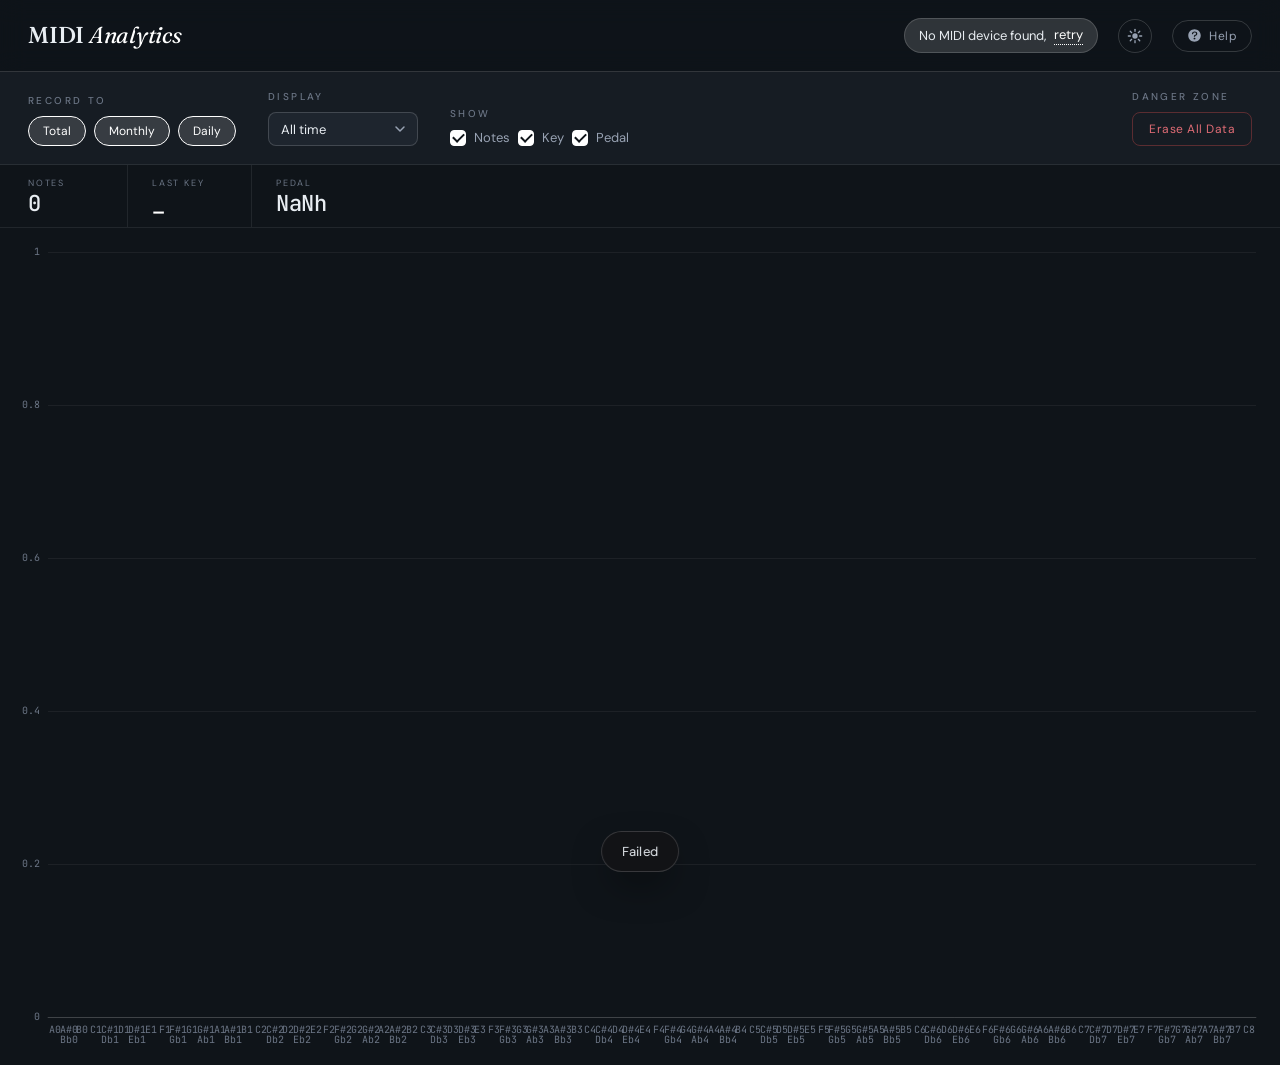
==== index.html @ c1d9b4f3 "Improve UI" ====
<!DOCTYPE html>
<html lang="en">

<head>

    <meta charset="UTF-8">
    <meta name="viewport" content="width=device-width, initial-scale=1.0">

    <script>document.documentElement.dataset.theme = localStorage.getItem("theme") || "dark"</script>

    <link rel="stylesheet" type="text/css" href="style.css">

    <title>MIDI Analytics</title>

</head>

<body>

    <header class="topbar">

        <div class="brand">

            <div class="brand__text">
                <h1>MIDI <em>Analytics</em></h1>
            </div>

        </div>

        <div class="status">

            <div id="good">
                <svg height="30px" width="30px" viewBox="0 0 32 32" version="1.1" xmlns="http://www.w3.org/2000/svg">
                    <path d="M21.82 13.030l-1.002-1.002c-0.185-0.185-0.484-0.185-0.668 0l-6.014 6.013-2.859-2.882c-0.186-0.185-0.484-0.185-0.67 0l-1.002 1.003c-0.185 0.185-0.185 0.484 0 0.668l4.193 4.223c0.185 0.184 0.484 0.184 0.668 0l7.354-7.354c0.186-0.185 0.186-0.484 0-0.669zM16 3c-7.18 0-13 5.82-13 13s5.82 13 13 13 13-5.82 13-13-5.82-13-13-13zM16 26c-5.522 0-10-4.478-10-10 0-5.523 4.478-10 10-10 5.523 0 10 4.477 10 10 0 5.522-4.477 10-10 10z"></path>
                </svg>
                <p>"PIANO" Connected</p>
            </div>

            <div id="bad">
                <p>No MIDI device found,</p>
                <a href="">retry</a>
            </div>

        </div>

        <button class="icon-btn" id="theme-toggle" type="button" aria-label="Toggle theme">
            <svg class="icon-sun" viewBox="0 0 24 24" xmlns="http://www.w3.org/2000/svg">
                <circle cx="12" cy="12" r="4" fill="currentColor"/>
                <g stroke="currentColor" stroke-width="2" stroke-linecap="round">
                    <line x1="12" y1="2" x2="12" y2="5"/>
                    <line x1="12" y1="19" x2="12" y2="22"/>
                    <line x1="2" y1="12" x2="5" y2="12"/>
                    <line x1="19" y1="12" x2="22" y2="12"/>
                    <line x1="4.9" y1="4.9" x2="7" y2="7"/>
                    <line x1="17" y1="17" x2="19.1" y2="19.1"/>
                    <line x1="4.9" y1="19.1" x2="7" y2="17"/>
                    <line x1="17" y1="7" x2="19.1" y2="4.9"/>
                </g>
            </svg>
            <svg class="icon-moon" viewBox="0 0 24 24" xmlns="http://www.w3.org/2000/svg">
                <path d="M21 12.79A9 9 0 1 1 11.21 3 7 7 0 0 0 21 12.79z" fill="currentColor"/>
            </svg>
        </button>

        <button class="help-btn" id="help" type="button">
            <svg viewBox="0 0 24 24" xmlns="http://www.w3.org/2000/svg">
                <path d="M12 22C6.477 22 2 17.523 2 12S6.477 2 12 2s10 4.477 10 10-4.477 10-10 10zM7.92 9.234v.102a.5.5 0 0 0 .5.5h.997a.499.499 0 0 0 .499-.499c0-1.29.998-1.979 2.34-1.979 1.308 0 2.168.689 2.168 1.67 0 .928-.482 1.359-1.686 1.91l-.344.154C11.379 11.54 11 12.21 11 13.381v.119a.5.5 0 0 0 .5.5h.997a.499.499 0 0 0 .499-.499c0-.516.138-.723.55-.912l.345-.155c1.445-.654 2.529-1.514 2.529-3.39v-.103c0-1.978-1.72-3.441-4.164-3.441-2.478 0-4.336 1.428-4.336 3.734zm2.58 7.757c0 .867.659 1.509 1.491 1.509.85 0 1.509-.642 1.509-1.509 0-.867-.659-1.491-1.509-1.491-.832 0-1.491.624-1.491 1.491z"/>
            </svg>
            <span>Help</span>
        </button>

    </header>

    <section class="panel" id="settings">

        <div class="panel__group">

            <h2>Record to</h2>

            <div class="tag-group" id="record-tags">
                <label class="tag"><input type="checkbox" value="Total" checked><span>Total</span></label>
                <label class="tag"><input type="checkbox" value="Monthly" checked><span>Monthly</span></label>
                <label class="tag"><input type="checkbox" value="Daily" checked><span>Daily</span></label>
            </div>

        </div>

        <div class="panel__group">

            <h2>Display</h2>

            <div class="select-wrap">
                <select id="display-select">
                    <option value="Total">All time</option>
                    <option value="Monthly">This month</option>
                    <option value="Daily">Today</option>
                    <option value="Temporarily">Just played</option>
                </select>
                <svg class="select-wrap__chevron" viewBox="0 0 12 12" xmlns="http://www.w3.org/2000/svg">
                    <path d="M2 4 L6 8 L10 4" fill="none" stroke="currentColor" stroke-width="1.5" stroke-linecap="round" stroke-linejoin="round"/>
                </svg>
            </div>

        </div>

        <div class="panel__group">

            <h2>Show</h2>

            <div class="check-group">
                <label class="check"><input type="checkbox" value="notes" checked><span>Notes</span></label>
                <label class="check"><input type="checkbox" value="key" checked><span>Key</span></label>
                <label class="check"><input type="checkbox" value="pedal" checked><span>Pedal</span></label>
            </div>

        </div>

        <div class="panel__group panel__group--end">

            <h2>Danger zone</h2>

            <button class="delete" type="button">Erase All Data</button>

        </div>

    </section>

    <main id="main">

        <div id="info">
            <div class="stat" data-stat="notes">
                <span>Notes</span>
                <p id="notes">0</p>
            </div>
            <div class="stat" data-stat="key">
                <span>Last key</span>
                <p id="key">_</p>
            </div>
            <div class="stat" data-stat="pedal">
                <span>Pedal</span>
                <p id="pedal"></p>
            </div>
        </div>

        <div id="chart"></div>

    </main>

    <div class="modal" id="modal" aria-hidden="true">
        <div class="modal__backdrop" data-close></div>
        <div class="modal__dialog" role="dialog" aria-modal="true" aria-label="Help">
            <div class="modal__head">
                <h3>Help</h3>
                <button class="modal__close" type="button" data-close aria-label="Close">
                    <svg viewBox="0 0 16 16" xmlns="http://www.w3.org/2000/svg">
                        <path d="M3 3 L13 13 M13 3 L3 13" fill="none" stroke="currentColor" stroke-width="1.6" stroke-linecap="round"/>
                    </svg>
                </button>
            </div>
            <iframe class="modal__frame" id="modal-frame" title="Help"></iframe>
        </div>
    </div>

    <div class="toast" id="toast" role="status" aria-live="polite"></div>

    <script src="/lib/echarts.min.js"></script>
    <script src="/lib/math.min.js"></script>

    <script src="script.js"></script>

</body>

</html>
---- style.css ----
@import url('https://fonts.googleapis.com/css2?family=Fraunces:ital,opsz,wght@0,9..144,400;0,9..144,500;1,9..144,400&family=DM+Sans:wght@400;500;600&family=JetBrains+Mono:wght@400;500&display=swap');

:root {
    --ink: #0f1419;
    --ink-2: #161c23;
    --ink-3: #1e252e;
    --ink-4: #2a323d;
    --cream: #e8edf2;
    --cream-dim: #98a2b3;
    --cream-faint: #6b7585;
    --accent: #ffffff;
    --accent-dim: rgba(255, 255, 255, 0.14);
    --danger: #e06c75;
    --warn: #d19a66;
    --line: rgba(255, 255, 255, 0.08);
    --line-strong: rgba(255, 255, 255, 0.16);
    --bg-glass: rgba(15, 20, 25, 0.72);
    --bg-backdrop: rgba(5, 8, 12, 0.7);
    --bar-white: #d4dbe3;
    --bar-black: #4a525c;
    --chart-axis-line: rgba(255, 255, 255, 0.15);
    --chart-axis-label: #6b7585;
    --chart-split: rgba(255, 255, 255, 0.06);
    --tooltip-bg: rgba(22, 28, 35, 0.95);
    --tooltip-border: rgba(255, 255, 255, 0.2);
    --tooltip-text: #e8edf2;
    --tooltip-accent: #ffffff;
    --font-display: 'Fraunces', Georgia, 'Times New Roman', serif;
    --font-ui: 'DM Sans', system-ui, -apple-system, sans-serif;
    --font-mono: 'JetBrains Mono', ui-monospace, 'SF Mono', monospace;
}

[data-theme="light"] {
    --ink: #ffffff;
    --ink-2: #fafafa;
    --ink-3: #f0f0f0;
    --ink-4: #e4e4e4;
    --cream: #1a1a1a;
    --cream-dim: #5a5a5a;
    --cream-faint: #8a8a8a;
    --accent: #000000;
    --accent-dim: rgba(0, 0, 0, 0.08);
    --line: rgba(0, 0, 0, 0.08);
    --line-strong: rgba(0, 0, 0, 0.15);
    --bg-glass: rgba(255, 255, 255, 0.8);
    --bg-backdrop: rgba(0, 0, 0, 0.3);
    --bar-white: #d4d4d4;
    --bar-black: #2a2a2a;
    --chart-axis-line: rgba(0, 0, 0, 0.12);
    --chart-axis-label: #8a8a8a;
    --chart-split: rgba(0, 0, 0, 0.06);
    --tooltip-bg: rgba(255, 255, 255, 0.97);
    --tooltip-border: rgba(0, 0, 0, 0.15);
    --tooltip-text: #1a1a1a;
    --tooltip-accent: #000000;
}

* {
    margin: 0;
    padding: 0;
    box-sizing: border-box;
}

html, body {
    height: 100%;
}

body {
    font-family: var(--font-ui);
    color: var(--cream);
    background: var(--ink);
    display: flex;
    flex-direction: column;
    min-height: 100vh;
    -webkit-font-smoothing: antialiased;
    -moz-osx-font-smoothing: grayscale;
    text-rendering: optimizeLegibility;
}

::-webkit-scrollbar {
    width: 8px;
    height: 8px;
}

::-webkit-scrollbar-thumb {
    background: var(--ink-4);
    border-radius: 4px;
}

::-webkit-scrollbar-track {
    background: transparent;
}

/* ============================================================
   Topbar
   ============================================================ */
.topbar {
    display: flex;
    align-items: center;
    gap: 20px;
    padding: 18px 28px;
    border-bottom: 1px solid var(--line);
    background: var(--bg-glass);
    backdrop-filter: blur(12px);
    -webkit-backdrop-filter: blur(12px);
    position: relative;
    z-index: 10;
}

.topbar::after {
    content: '';
    position: absolute;
    left: 0;
    bottom: -1px;
    width: 100%;
    height: 1px;
    background: var(--line);
}

.brand {
    display: flex;
    align-items: center;
    gap: 14px;
}

.brand__text h1 {
    font-family: var(--font-display);
    font-weight: 500;
    font-size: 23px;
    letter-spacing: -0.01em;
    line-height: 1;
    color: var(--cream);
}

.brand__text h1 em {
    font-style: italic;
    font-weight: 400;
    color: var(--accent);
}

.status {
    margin-left: auto;
    display: flex;
    align-items: center;
}

#good,
#bad {
    display: flex;
    align-items: center;
    gap: 8px;
    padding: 7px 14px;
    border-radius: 999px;
    font-size: 13px;
    border: 1px solid var(--line-strong);
    font-family: var(--font-ui);
}

#good {
    display: none;
    background: var(--accent-dim);
    border-color: var(--line-strong);
    color: var(--accent);
}

#good svg {
    width: 16px;
    height: 16px;
}

#good svg path {
    fill: var(--accent);
}

#bad {
    display: flex;
    background: var(--accent-dim);
    border-color: var(--line-strong);
    color: var(--cream);
}

#bad a {
    color: var(--accent);
    text-decoration: none;
    border-bottom: 1px dotted var(--accent);
    padding-bottom: 1px;
    transition: color .18s ease;
}

#bad a:hover {
    color: var(--cream);
}

.help-btn {
    display: flex;
    align-items: center;
    gap: 7px;
    padding: 7px 14px;
    background: transparent;
    border: 1px solid var(--line-strong);
    border-radius: 999px;
    color: var(--cream-dim);
    font-family: var(--font-ui);
    font-size: 12px;
    letter-spacing: 0.04em;
    cursor: pointer;
    transition: all .18s ease;
}

.help-btn:hover {
    color: var(--cream);
    border-color: var(--accent);
}

.help-btn svg {
    width: 15px;
    height: 15px;
}

.help-btn svg path {
    fill: currentColor;
}

.icon-btn {
    display: grid;
    place-content: center;
    width: 34px;
    height: 34px;
    padding: 0;
    background: transparent;
    border: 1px solid var(--line-strong);
    border-radius: 999px;
    color: var(--cream-dim);
    cursor: pointer;
    transition: all .18s ease;
}

.icon-btn:hover {
    color: var(--cream);
    border-color: var(--accent);
}

.icon-btn svg {
    width: 16px;
    height: 16px;
}

.icon-btn .icon-moon { display: none; }

[data-theme="light"] .icon-btn .icon-sun { display: none; }

[data-theme="light"] .icon-btn .icon-moon { display: block; }

/* ============================================================
   Settings panel
   ============================================================ */
.panel {
    display: flex;
    align-items: flex-end;
    flex-wrap: wrap;
    gap: 32px;
    padding: 18px 28px;
    border-bottom: 1px solid var(--line);
    background: var(--ink-2);
}

.panel__group {
    display: flex;
    flex-direction: column;
    gap: 9px;
}

.panel__group--end {
    margin-left: auto;
}

.panel h2 {
    font-family: var(--font-ui);
    font-size: 10px;
    font-weight: 500;
    letter-spacing: 0.24em;
    text-transform: uppercase;
    color: var(--cream-faint);
}

.tag-group,
.check-group {
    display: flex;
    align-items: center;
    gap: 8px;
    flex-wrap: wrap;
}

/* ---- tag toggles (Record to) ---- */
.tag {
    position: relative;
    display: inline-flex;
    align-items: center;
    padding: 6px 14px;
    border: 1px solid var(--line-strong);
    border-radius: 999px;
    color: var(--cream-dim);
    font-size: 12px;
    font-family: var(--font-ui);
    cursor: pointer;
    user-select: none;
    transition: all .18s ease;
}

.tag:hover {
    border-color: var(--accent);
    color: var(--cream);
}

.tag input {
    position: absolute;
    opacity: 0;
    width: 0;
    height: 0;
    pointer-events: none;
}

.tag:has(input:checked) {
    background: var(--accent-dim);
    border-color: var(--accent);
    color: var(--accent);
}

.tag input:focus-visible + span {
    outline: 2px solid var(--accent);
    outline-offset: 4px;
    border-radius: 4px;
}

/* ---- regular checkboxes (Show) ---- */
.check {
    display: inline-flex;
    align-items: center;
    gap: 8px;
    color: var(--cream-dim);
    font-size: 13px;
    font-family: var(--font-ui);
    cursor: pointer;
    user-select: none;
}

.check:hover {
    color: var(--cream);
}

.check input {
    appearance: none;
    -webkit-appearance: none;
    width: 16px;
    height: 16px;
    border: 1px solid var(--line-strong);
    border-radius: 4px;
    background: transparent;
    cursor: pointer;
    display: grid;
    place-content: center;
    transition: all .18s ease;
}

.check input:hover {
    border-color: var(--accent);
}

.check input:checked {
    background: var(--accent);
    border-color: var(--accent);
}

.check input:checked::after {
    content: '';
    width: 9px;
    height: 5px;
    border-left: 2px solid var(--ink);
    border-bottom: 2px solid var(--ink);
    transform: translateY(-1px) rotate(-45deg);
}

.check input:focus-visible {
    outline: 2px solid var(--accent);
    outline-offset: 2px;
}

/* ---- select ---- */
.select-wrap {
    position: relative;
    min-width: 150px;
}

.select-wrap select {
    appearance: none;
    -webkit-appearance: none;
    width: 100%;
    height: 34px;
    padding: 0 34px 0 12px;
    background: var(--ink-3);
    border: 1px solid var(--line-strong);
    border-radius: 8px;
    color: var(--cream);
    font-size: 13px;
    font-family: var(--font-ui);
    cursor: pointer;
    transition: border-color .18s ease;
}

.select-wrap select:hover {
    border-color: var(--accent);
}

.select-wrap select:focus {
    outline: none;
    border-color: var(--accent);
    box-shadow: 0 0 0 3px var(--accent-dim);
}

.select-wrap select option {
    background: var(--ink-3);
    color: var(--cream);
}

.select-wrap__chevron {
    position: absolute;
    right: 12px;
    top: 50%;
    width: 12px;
    height: 12px;
    color: var(--cream-dim);
    transform: translateY(-50%);
    pointer-events: none;
}

/* ---- erase button ---- */
.delete {
    height: 34px;
    padding: 0 16px;
    background: transparent;
    border: 1px solid rgba(196, 71, 71, 0.4);
    border-radius: 8px;
    color: var(--danger);
    font-size: 12px;
    letter-spacing: 0.04em;
    font-family: var(--font-ui);
    cursor: pointer;
    transition: all .18s ease;
}

.delete:hover {
    background: rgba(196, 71, 71, 0.12);
    border-color: var(--danger);
    color: #e8a8a8;
}

.delete:focus-visible {
    outline: 2px solid var(--danger);
    outline-offset: 2px;
}

/* ============================================================
   Main area
   ============================================================ */
#main {
    flex: 1;
    display: flex;
    flex-direction: column;
    min-height: 100vh;
    position: relative;
}

#info {
    display: flex;
    gap: 0;
    padding: 0 28px;
    border-bottom: 1px solid var(--line);
}

.stat {
    padding: 12px 24px 12px 0;
    margin-right: 24px;
    border-right: 1px solid var(--line);
    min-width: 100px;
}

.stat:last-child {
    border-right: none;
    margin-right: 0;
}

.stat span {
    display: block;
    font-size: 9px;
    letter-spacing: 0.2em;
    text-transform: uppercase;
    color: var(--cream-faint);
    margin-bottom: 4px;
}

.stat p {
    font-family: var(--font-mono);
    font-size: 22px;
    font-weight: 500;
    color: var(--cream);
    line-height: 1;
    letter-spacing: -0.02em;
    white-space: pre-line;
}

.stat p#key {
    color: var(--accent);
}

#chart {
    flex: 1;
    width: 100%;
    min-height: 0;
}

/* ============================================================
   Entrance
   ============================================================ */
.topbar,
.panel,
#main {
    animation: rise 0.5s ease both;
}

.panel {
    animation-delay: 0.06s;
}

#main {
    animation-delay: 0.12s;
}

@keyframes rise {
    from {
        opacity: 0;
        transform: translateY(8px);
    }
    to {
        opacity: 1;
        transform: none;
    }
}

/* ============================================================
   Responsive
   ============================================================ */
@media (max-width: 760px) {
    .topbar {
        flex-wrap: wrap;
        padding: 14px 16px;
        gap: 12px;
    }

    .status {
        order: 3;
        margin-left: 0;
        flex-basis: 100%;
    }

    .help-btn {
        margin-left: auto;
    }

    .panel {
        padding: 14px 16px;
        gap: 18px;
    }

    .panel__group--end {
        margin-left: 0;
    }

    #info {
        padding: 0 16px;
    }

    .stat {
        padding: 14px 18px 14px 0;
        margin-right: 18px;
        min-width: 90px;
    }

    .stat p {
        font-size: 26px;
    }

    .modal__dialog {
        width: calc(100vw - 24px);
        max-width: 900px;
        height: calc(100vh - 24px);
        max-height: 600px;
    }
}

/* ============================================================
   Toast
   ============================================================ */
.toast {
    position: fixed;
    bottom: 28px;
    left: 50%;
    transform: translate(-50%, 16px);
    padding: 11px 20px;
    background: rgba(20, 20, 23, 0.95);
    border: 1px solid var(--line-strong);
    border-radius: 999px;
    color: var(--cream);
    font-family: var(--font-ui);
    font-size: 13px;
    letter-spacing: 0.01em;
    box-shadow: 0 16px 40px -12px rgba(0, 0, 0, 0.8);
    opacity: 0;
    pointer-events: none;
    transition: opacity .22s ease, transform .22s ease;
    z-index: 100;
    backdrop-filter: blur(8px);
    -webkit-backdrop-filter: blur(8px);
}

.toast.show {
    opacity: 1;
    transform: translate(-50%, 0);
}

/* ============================================================
   Modal
   ============================================================ */
.modal {
    position: fixed;
    inset: 0;
    z-index: 90;
    display: none;
}

.modal.show {
    display: block;
}

.modal__backdrop {
    position: absolute;
    inset: 0;
    background: var(--bg-backdrop);
    backdrop-filter: blur(4px);
    -webkit-backdrop-filter: blur(4px);
    animation: fade .2s ease both;
}

.modal__dialog {
    position: absolute;
    top: 50%;
    left: 50%;
    width: 900px;
    max-width: calc(100vw - 48px);
    height: 600px;
    max-height: calc(100vh - 48px);
    background: var(--ink-2);
    border: 1px solid var(--line-strong);
    border-radius: 14px;
    box-shadow: 0 32px 80px -16px rgba(0, 0, 0, 0.8);
    overflow: hidden;
    display: flex;
    flex-direction: column;
    transform: translate(-50%, -50%);
    animation: pop .22s ease both;
}

.modal__head {
    display: flex;
    align-items: center;
    justify-content: space-between;
    padding: 14px 20px;
    border-bottom: 1px solid var(--line);
    background: var(--ink-3);
}

.modal__head h3 {
    font-family: var(--font-display);
    font-weight: 500;
    font-size: 18px;
    color: var(--cream);
    letter-spacing: -0.01em;
}

.modal__close {
    display: grid;
    place-content: center;
    width: 28px;
    height: 28px;
    background: transparent;
    border: 1px solid var(--line-strong);
    border-radius: 8px;
    color: var(--cream-dim);
    cursor: pointer;
    transition: all .18s ease;
}

.modal__close:hover {
    color: var(--cream);
    border-color: var(--accent);
}

.modal__close svg {
    width: 14px;
    height: 14px;
}

.modal__frame {
    flex: 1;
    width: 100%;
    border: 0;
    background: #fff;
}

@keyframes fade {
    from { opacity: 0; }
    to { opacity: 1; }
}

@keyframes pop {
    from { opacity: 0; transform: translate(-50%, -46%) scale(.97); }
    to { opacity: 1; transform: translate(-50%, -50%) scale(1); }
}
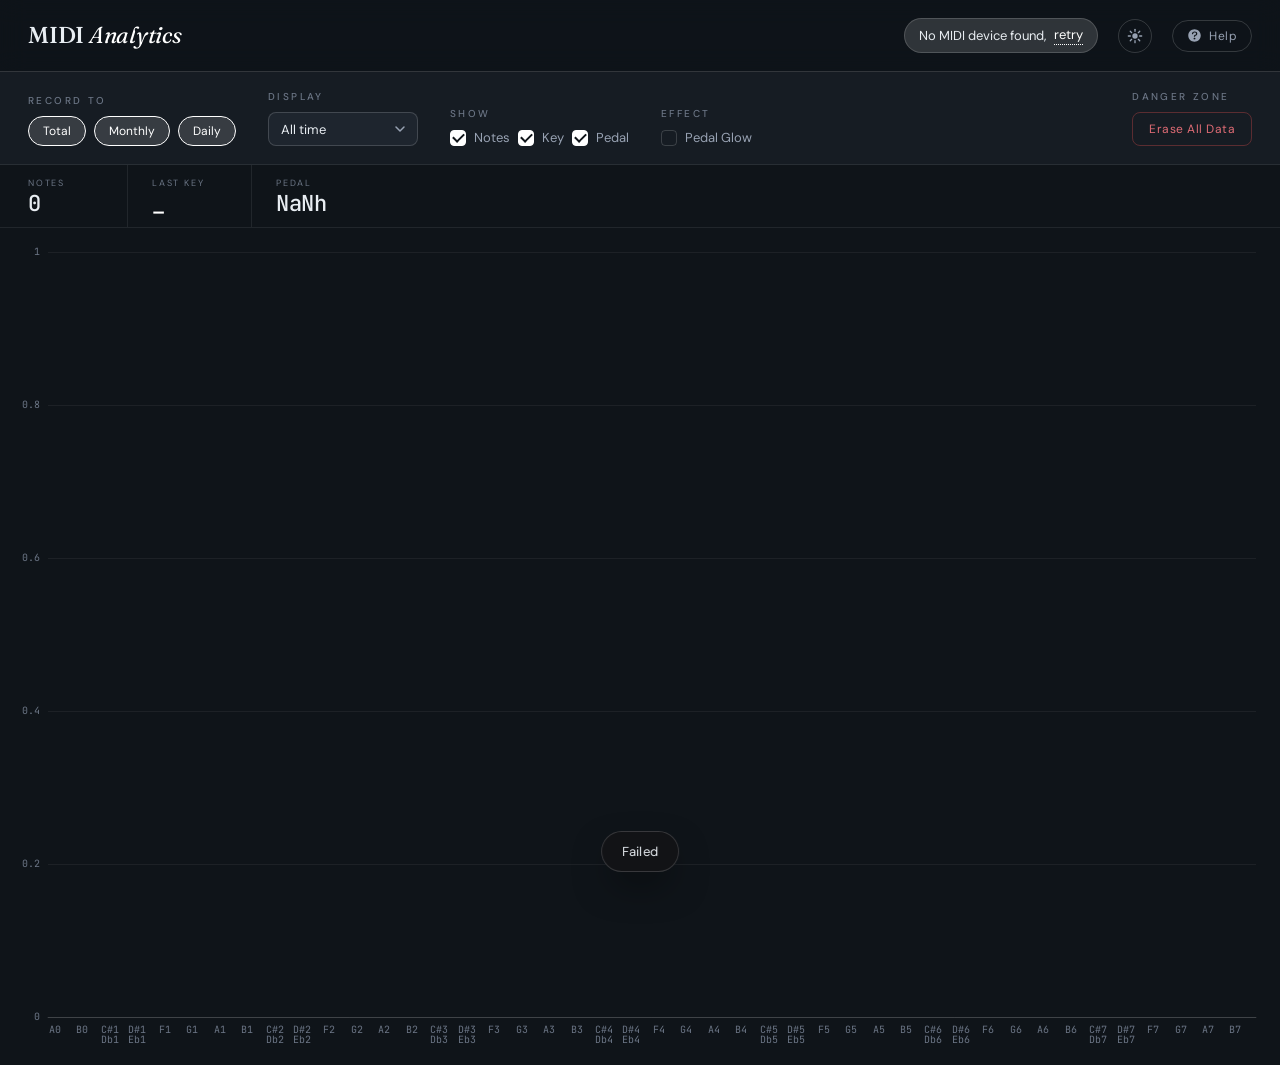
==== commit 42ea929b: "Add pedal glow" ====
--- a/index.html
+++ b/index.html
@@ -114,6 +114,14 @@
 
         </div>
 
+        <div class="panel__group">
+
+            <h2>Effect</h2>
+
+            <label class="check"><input type="checkbox" id="pedal-glow"><span>Pedal Glow</span></label>
+
+        </div>
+
         <div class="panel__group panel__group--end">
 
             <h2>Danger zone</h2>
--- a/style.css
+++ b/style.css
@@ -25,6 +25,9 @@
     --tooltip-border: rgba(255, 255, 255, 0.2);
     --tooltip-text: #e8edf2;
     --tooltip-accent: #ffffff;
+    --glow-edge: rgba(255, 255, 255, 0.5);
+    --glow-halo: rgba(255, 255, 255, 0.16);
+    --glow-inset: rgba(255, 255, 255, 0.06);
     --font-display: 'Fraunces', Georgia, 'Times New Roman', serif;
     --font-ui: 'DM Sans', system-ui, -apple-system, sans-serif;
     --font-mono: 'JetBrains Mono', ui-monospace, 'SF Mono', monospace;
@@ -53,6 +56,9 @@
     --tooltip-border: rgba(0, 0, 0, 0.15);
     --tooltip-text: #1a1a1a;
     --tooltip-accent: #000000;
+    --glow-edge: rgba(0, 0, 0, 0.32);
+    --glow-halo: rgba(0, 0, 0, 0.12);
+    --glow-inset: rgba(0, 0, 0, 0.04);
 }
 
 * {
@@ -470,6 +476,23 @@
     position: relative;
 }
 
+body::after {
+    content: '';
+    position: fixed;
+    inset: 0;
+    pointer-events: none;
+    z-index: 50;
+    box-shadow: inset 0 0 0 0 transparent;
+    transition: box-shadow 0.4s ease;
+}
+
+body.pedal-active::after {
+    box-shadow:
+        inset 0 0 0 1px var(--glow-edge),
+        inset 0 0 60px var(--glow-halo),
+        inset 0 0 180px var(--glow-inset);
+}
+
 #info {
     display: flex;
     gap: 0;
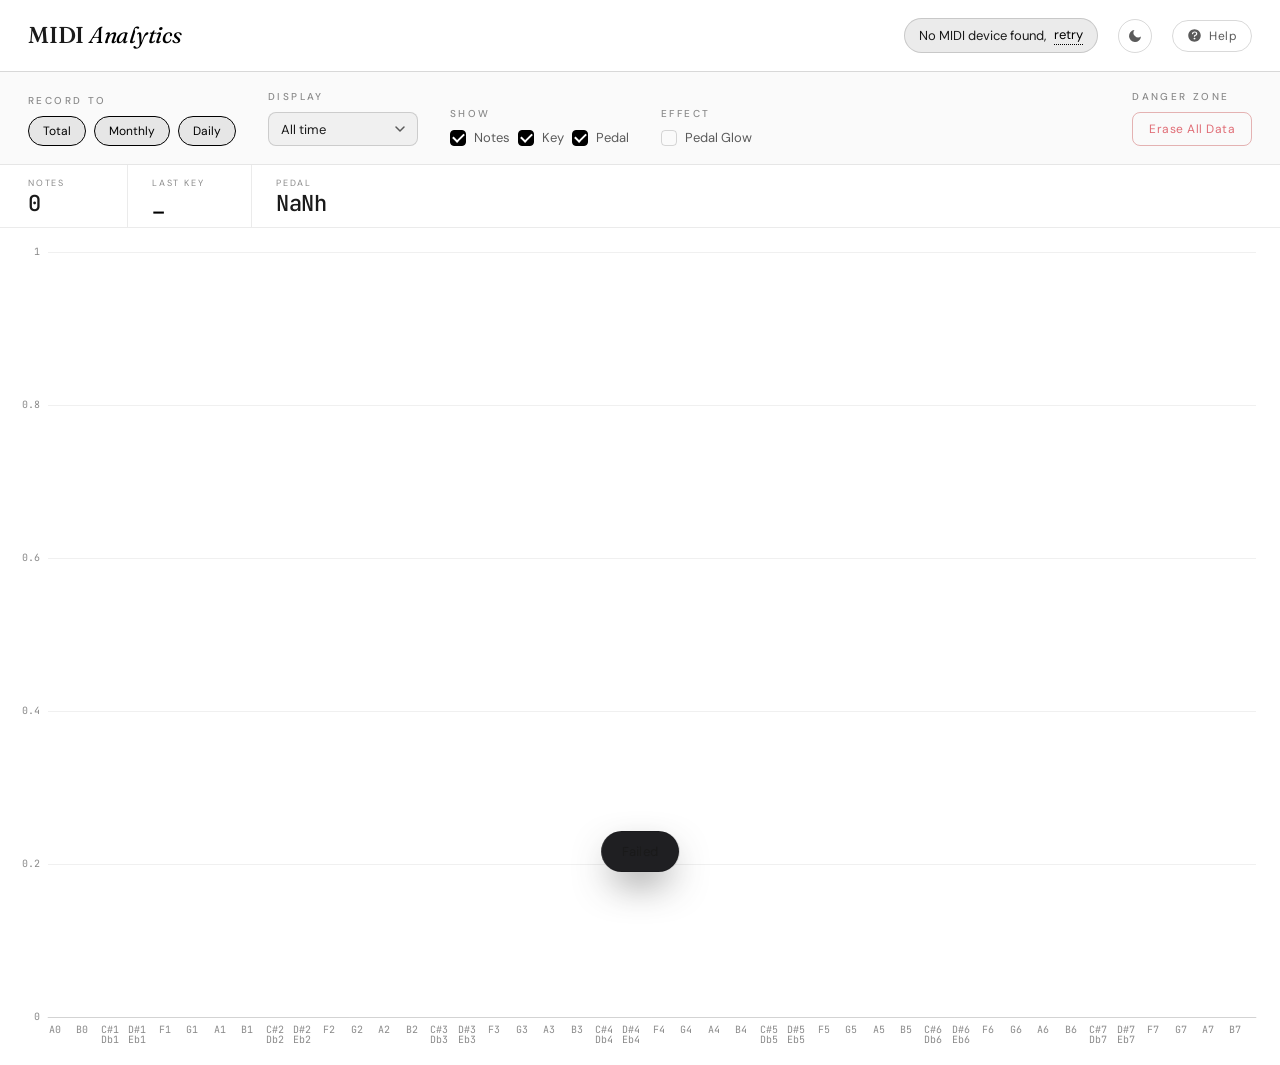
==== commit 8be82b59: "Fix problems" ====
--- a/index.html
+++ b/index.html
@@ -6,7 +6,7 @@
     <meta charset="UTF-8">
     <meta name="viewport" content="width=device-width, initial-scale=1.0">
 
-    <script>document.documentElement.dataset.theme = localStorage.getItem("theme") || "dark"</script>
+    <script>document.documentElement.dataset.theme = localStorage.getItem("theme") || "light"</script>
 
     <link rel="stylesheet" type="text/css" href="style.css">
 
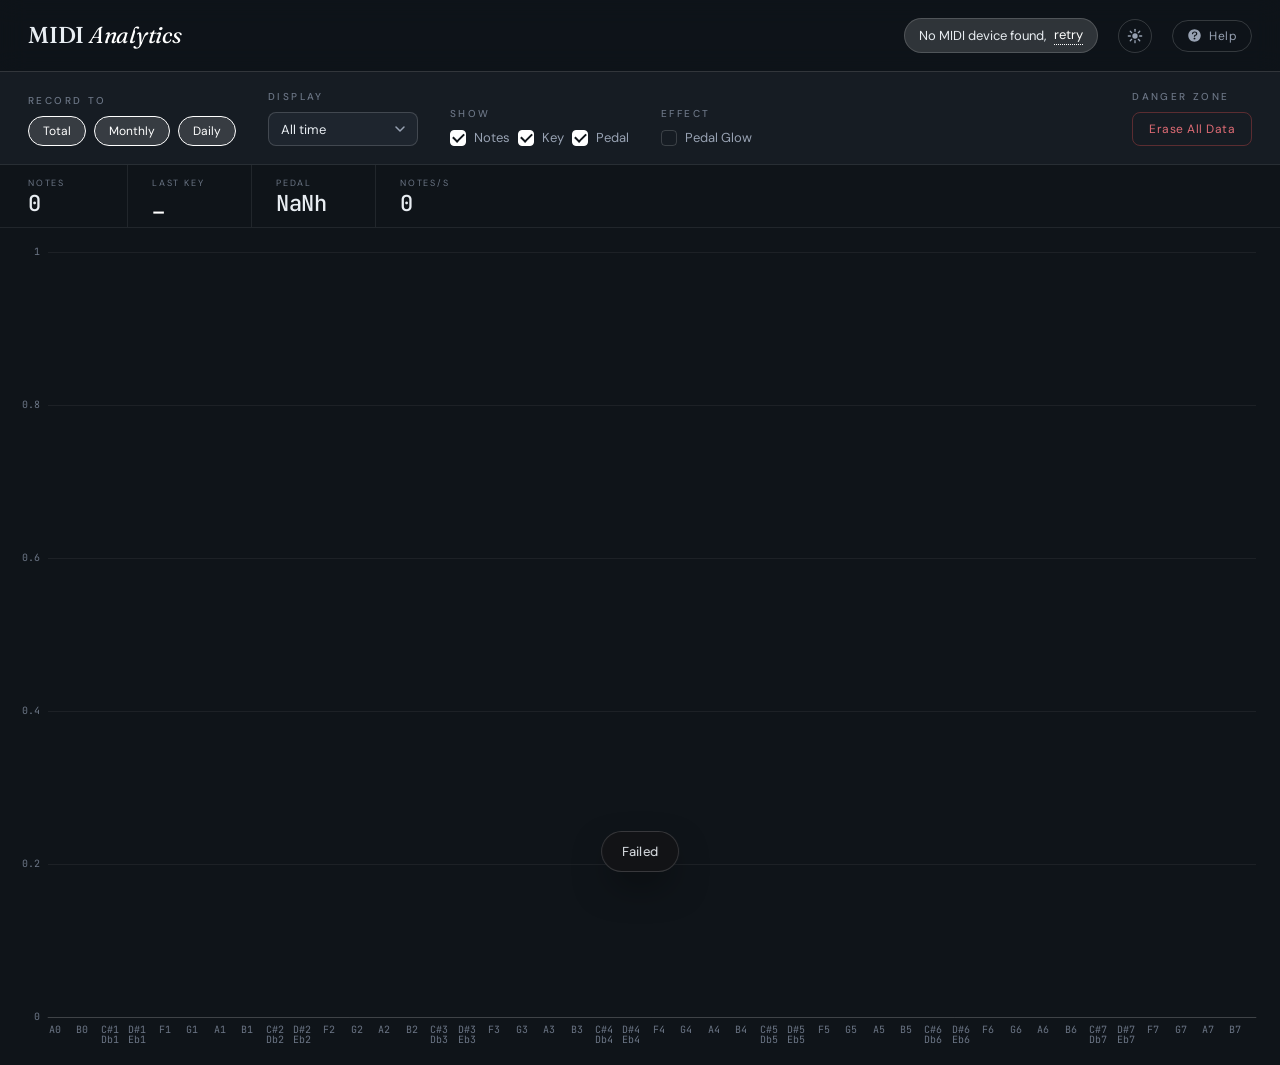
==== commit d93ced88: "Add notes/s" ====
--- a/index.html
+++ b/index.html
@@ -6,7 +6,7 @@
     <meta charset="UTF-8">
     <meta name="viewport" content="width=device-width, initial-scale=1.0">
 
-    <script>document.documentElement.dataset.theme = localStorage.getItem("theme") || "light"</script>
+    <script>document.documentElement.dataset.theme = localStorage.getItem("theme") || "dark"</script>
 
     <link rel="stylesheet" type="text/css" href="style.css">
 
@@ -147,6 +147,10 @@
                 <span>Pedal</span>
                 <p id="pedal"></p>
             </div>
+            <div class="stat" data-stat="rate">
+                <span>Notes/s</span>
+                <p id="rate">0</p>
+            </div>
         </div>
 
         <div id="chart"></div>
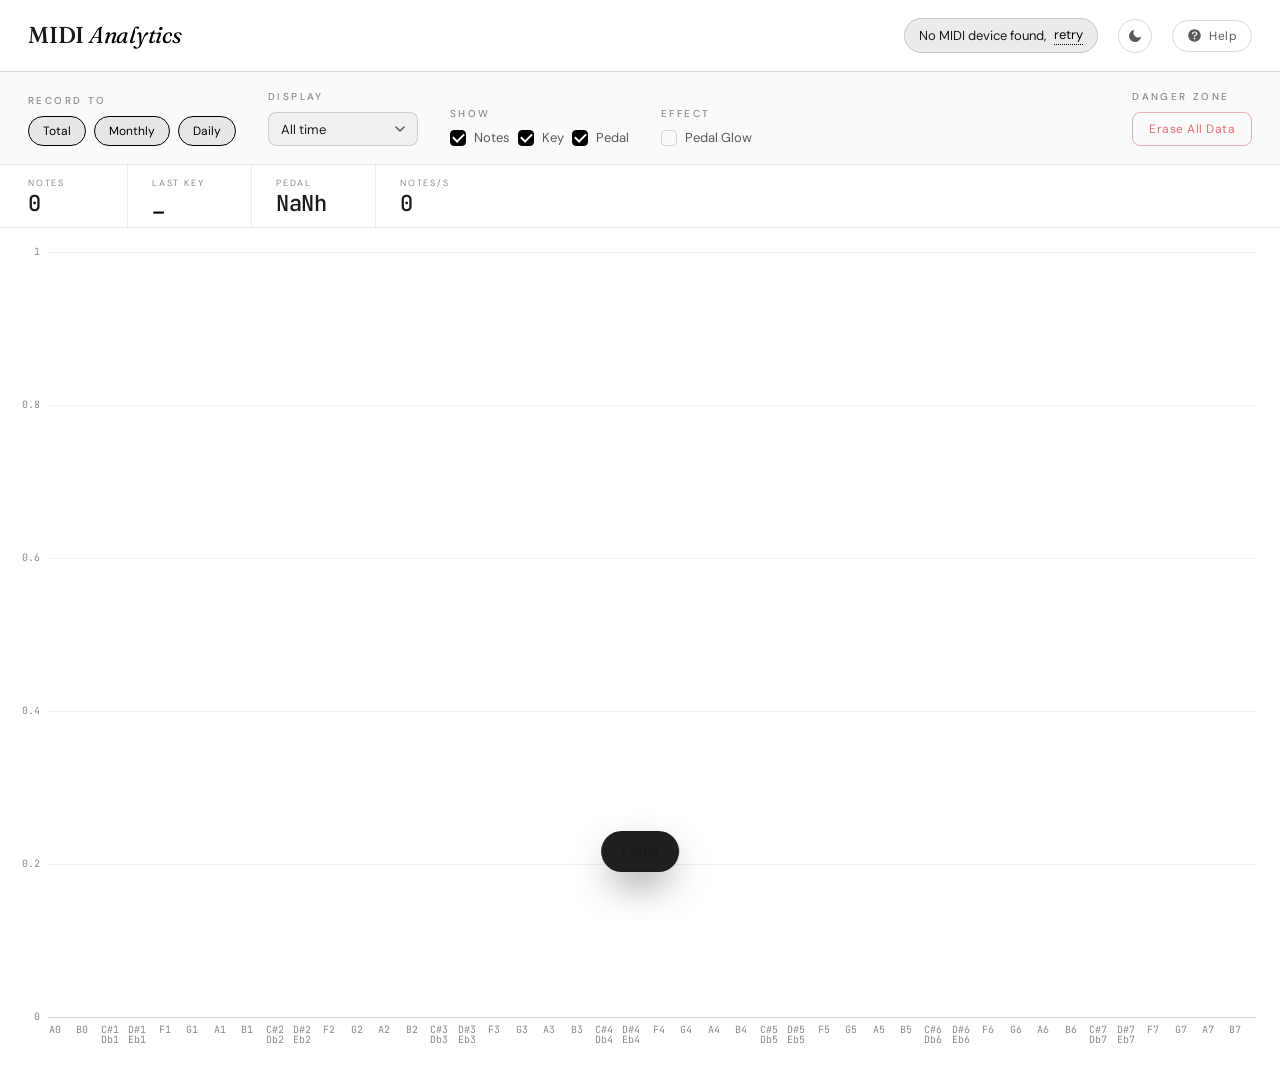
==== commit e9def84a: "Fix problems" ====
--- a/index.html
+++ b/index.html
@@ -6,7 +6,7 @@
     <meta charset="UTF-8">
     <meta name="viewport" content="width=device-width, initial-scale=1.0">
 
-    <script>document.documentElement.dataset.theme = localStorage.getItem("theme") || "dark"</script>
+    <script>document.documentElement.dataset.theme = localStorage.getItem("theme") || "light"</script>
 
     <link rel="stylesheet" type="text/css" href="style.css">
 
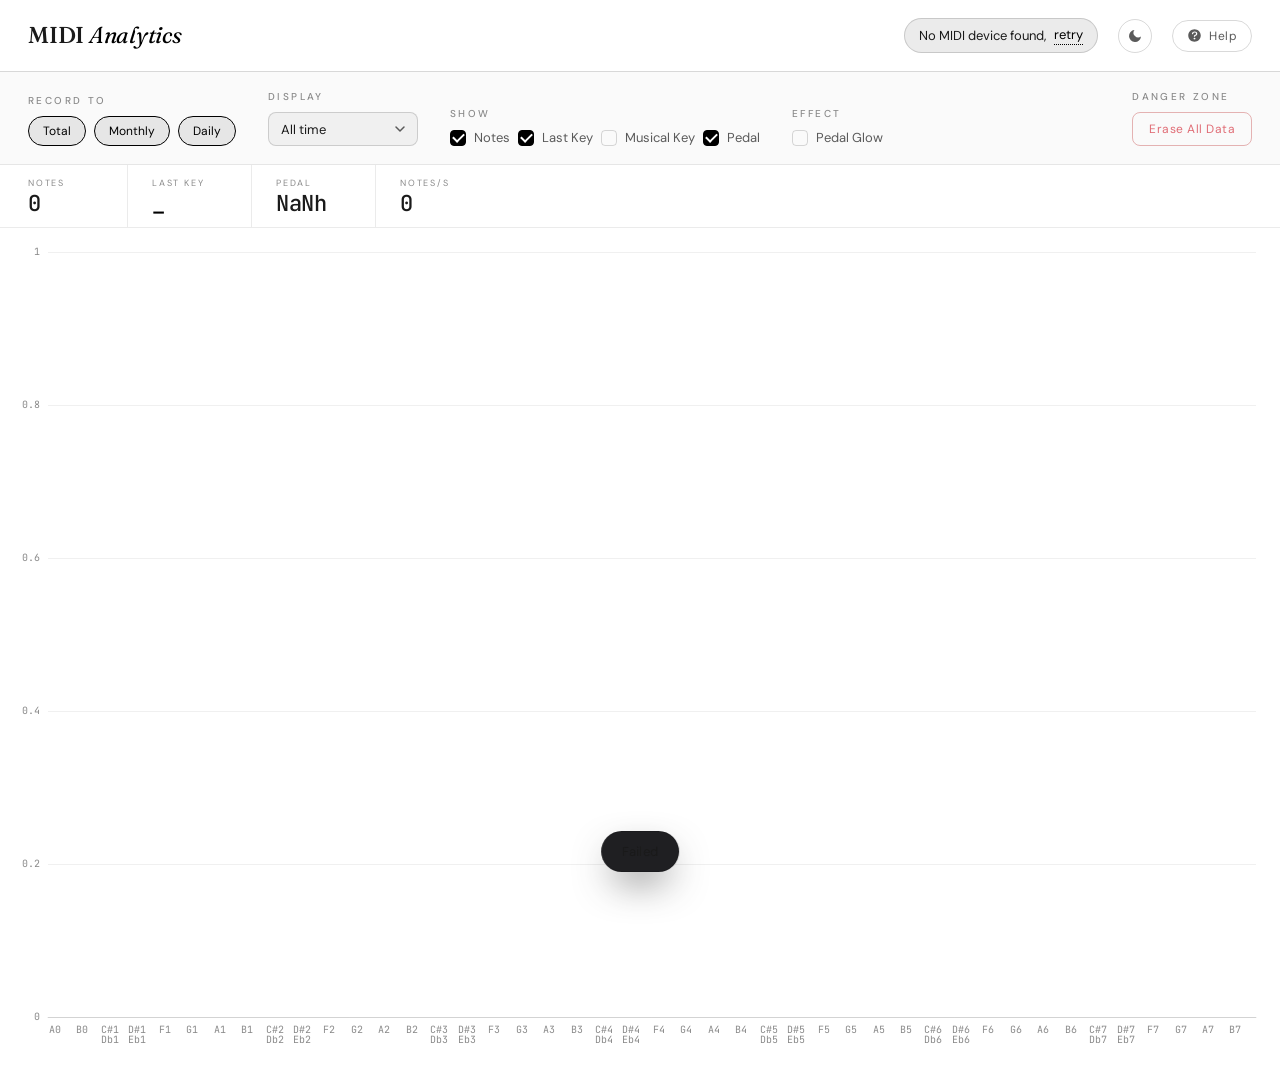
==== commit 26a9b0a8: "feat: Implement Real-time Musical Key Detection Co-authored-by: traeagent <traeagent@users.noreply.g" ====
--- a/index.html
+++ b/index.html
@@ -108,7 +108,8 @@
 
             <div class="check-group">
                 <label class="check"><input type="checkbox" value="notes" checked><span>Notes</span></label>
-                <label class="check"><input type="checkbox" value="key" checked><span>Key</span></label>
+                <label class="check"><input type="checkbox" value="key" checked><span>Last Key</span></label>
+                <label class="check"><input type="checkbox" value="musical-key"><span>Musical Key</span></label>
                 <label class="check"><input type="checkbox" value="pedal" checked><span>Pedal</span></label>
             </div>
 
@@ -140,8 +141,12 @@
                 <p id="notes">0</p>
             </div>
             <div class="stat" data-stat="key">
-                <span>Last key</span>
+                <span>Last Key</span>
                 <p id="key">_</p>
+            </div>
+            <div class="stat" data-stat="musical-key">
+                <span>Musical Key</span>
+                <p id="musical-key">—</p>
             </div>
             <div class="stat" data-stat="pedal">
                 <span>Pedal</span>
@@ -177,6 +182,7 @@
     <script src="/lib/echarts.min.js"></script>
     <script src="/lib/math.min.js"></script>
 
+    <script src="musical-key.js"></script>
     <script src="script.js"></script>
 
 </body>
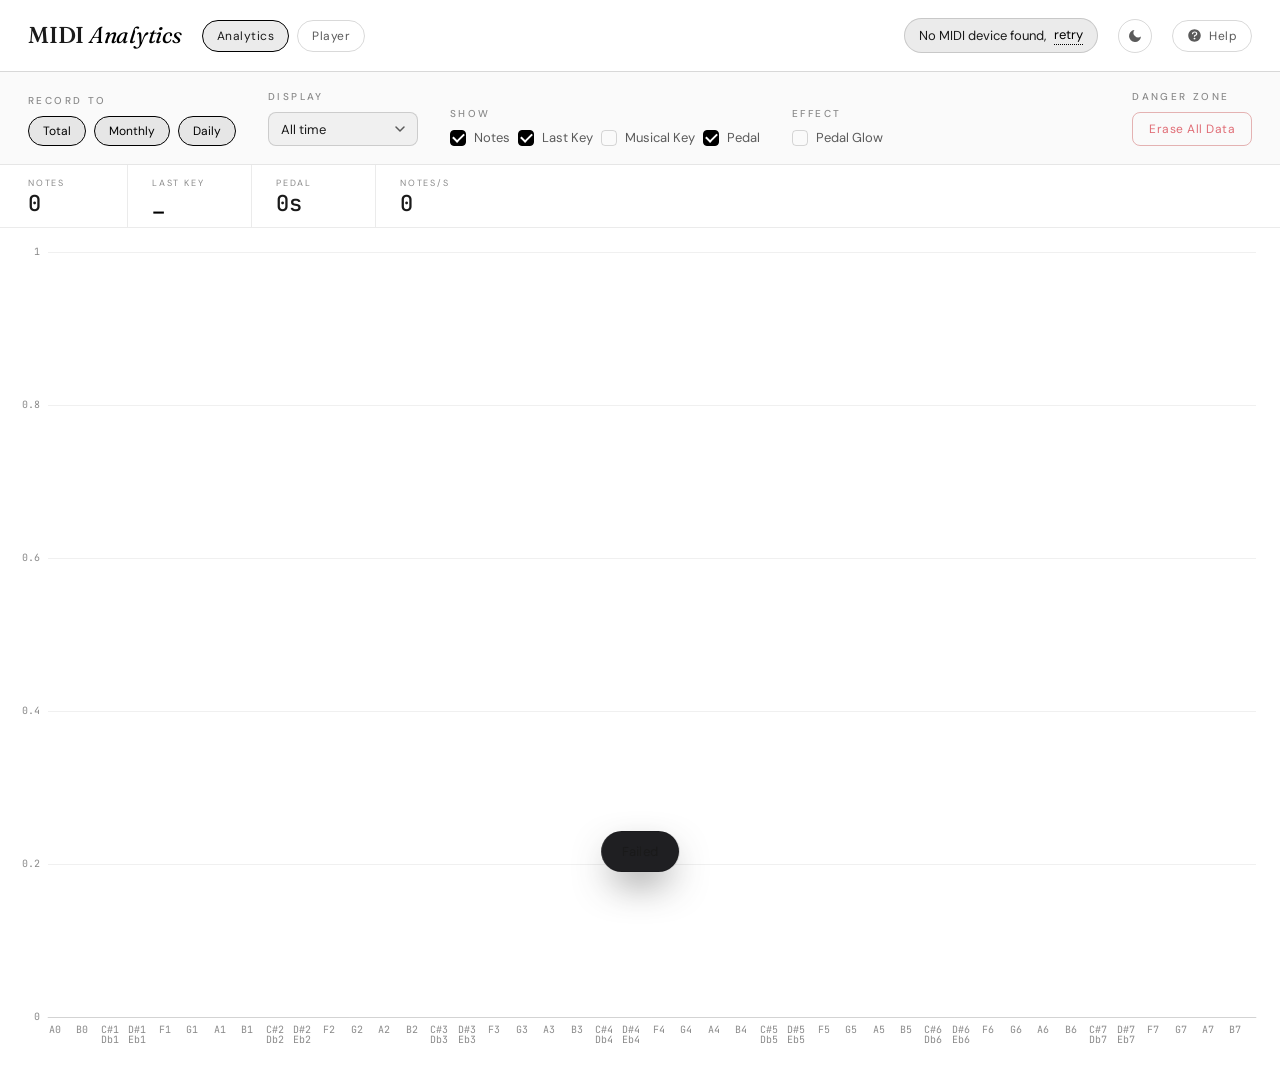
==== commit 4283c61d: "Refine player" ====
--- a/index.html
+++ b/index.html
@@ -25,6 +25,11 @@
             </div>
 
         </div>
+
+        <nav class="nav-links">
+            <a class="nav-link nav-link--active" href="/">Analytics</a>
+            <a class="nav-link" href="/player/">Player</a>
+        </nav>
 
         <div class="status">
 
--- a/style.css
+++ b/style.css
@@ -25,9 +25,13 @@
     --tooltip-border: rgba(255, 255, 255, 0.2);
     --tooltip-text: #e8edf2;
     --tooltip-accent: #ffffff;
-    --glow-edge: rgba(255, 255, 255, 0.5);
-    --glow-halo: rgba(255, 255, 255, 0.16);
-    --glow-inset: rgba(255, 255, 255, 0.06);
+
+    /* pedal glow - dark mode */
+    --glow-edge: rgba(150, 190, 230, 0.95);
+    --glow-halo: rgba(110, 150, 200, 0.55);
+    --glow-inset: rgba(80, 120, 170, 0.35);
+    --glow-hot: rgba(180, 210, 240, 0.18);
+
     --font-display: 'Fraunces', Georgia, 'Times New Roman', serif;
     --font-ui: 'DM Sans', system-ui, -apple-system, sans-serif;
     --font-mono: 'JetBrains Mono', ui-monospace, 'SF Mono', monospace;
@@ -56,9 +60,129 @@
     --tooltip-border: rgba(0, 0, 0, 0.15);
     --tooltip-text: #1a1a1a;
     --tooltip-accent: #000000;
-    --glow-edge: rgba(0, 0, 0, 0.32);
-    --glow-halo: rgba(0, 0, 0, 0.12);
-    --glow-inset: rgba(0, 0, 0, 0.04);
+
+    /* pedal glow - light mode */
+    --glow-edge: rgba(80, 120, 170, 0.85);
+    --glow-halo: rgba(100, 140, 190, 0.45);
+    --glow-inset: rgba(70, 110, 160, 0.25);
+    --glow-hot: rgba(150, 180, 220, 0.15);
+}
+
+body.pedal-active::after {
+    content: "";
+    position: fixed;
+    inset: 0;
+    pointer-events: none;
+    z-index: 999;
+
+    background: transparent;
+
+    box-shadow:
+        inset 0 0 14px var(--glow-edge),
+        inset 0 0 60px var(--glow-halo),
+        inset 0 0 130px var(--glow-inset),
+        inset 0 0 240px var(--glow-hot);
+
+    animation: pedalGlowPulse 0.5s ease-out;
+}body.pedal-active::after {
+    content: "";
+    position: fixed;
+    inset: 0;
+    pointer-events: none;
+    z-index: 999;
+
+    background: transparent;
+
+    box-shadow:
+        inset 0 0 14px var(--glow-edge),
+        inset 0 0 60px var(--glow-halo),
+        inset 0 0 130px var(--glow-inset),
+        inset 0 0 240px var(--glow-hot);
+
+    animation: pedalGlowPulse 0.5s ease-out;
+}body.pedal-active::after {
+    content: "";
+    position: fixed;
+    inset: 0;
+    pointer-events: none;
+    z-index: 999;
+
+    background: transparent;
+
+    box-shadow:
+        inset 0 0 14px var(--glow-edge),
+        inset 0 0 60px var(--glow-halo),
+        inset 0 0 130px var(--glow-inset),
+        inset 0 0 240px var(--glow-hot);
+
+    animation: pedalGlowPulse 0.5s ease-out;
+}body.pedal-active::after {
+    content: "";
+    position: fixed;
+    inset: 0;
+    pointer-events: none;
+    z-index: 999;
+
+    background: transparent;
+
+    box-shadow:
+        inset 0 0 14px var(--glow-edge),
+        inset 0 0 60px var(--glow-halo),
+        inset 0 0 130px var(--glow-inset),
+        inset 0 0 240px var(--glow-hot);
+
+    animation: pedalGlowPulse 0.5s ease-out;
+}body.pedal-active::after {
+    content: "";
+    position: fixed;
+    inset: 0;
+    pointer-events: none;
+    z-index: 999;
+
+    background: transparent;
+
+    box-shadow:
+        inset 0 0 14px var(--glow-edge),
+        inset 0 0 60px var(--glow-halo),
+        inset 0 0 130px var(--glow-inset),
+        inset 0 0 240px var(--glow-hot);
+
+    animation: pedalGlowPulse 0.5s ease-out;
+}
+
+body.pedal-active::after {
+    content: "";
+    position: fixed;
+    inset: 0;
+    pointer-events: none;
+    z-index: 999;
+
+    background: transparent;
+
+    box-shadow:
+        inset 0 0 12px var(--glow-edge),
+        inset 0 0 55px var(--glow-halo),
+        inset 0 0 120px var(--glow-inset),
+        inset 0 0 220px var(--glow-hot);
+
+    animation: pedalGlowPulse 0.5s ease-out;
+}
+
+@keyframes pedalGlowPulse {
+    0% {
+        opacity: 0;
+        filter: brightness(1);
+    }
+
+    30% {
+        opacity: 1;
+        filter: brightness(1.25);
+    }
+
+    100% {
+        opacity: 1;
+        filter: brightness(1);
+    }
 }
 
 * {
@@ -256,6 +380,48 @@
 [data-theme="light"] .icon-btn .icon-sun { display: none; }
 
 [data-theme="light"] .icon-btn .icon-moon { display: block; }
+
+/* ============================================================
+   Nav links + play/pause
+   ============================================================ */
+.nav-links {
+    display: flex;
+    align-items: center;
+    gap: 8px;
+}
+
+.nav-link {
+    display: inline-flex;
+    align-items: center;
+    padding: 7px 14px;
+    background: transparent;
+    border: 1px solid var(--line-strong);
+    border-radius: 999px;
+    color: var(--cream-dim);
+    font-family: var(--font-ui);
+    font-size: 12px;
+    letter-spacing: 0.04em;
+    text-decoration: none;
+    cursor: pointer;
+    transition: all .18s ease;
+}
+
+.nav-link:hover {
+    color: var(--cream);
+    border-color: var(--accent);
+}
+
+.nav-link--active {
+    color: var(--cream);
+    border-color: var(--accent);
+    background: var(--accent-dim);
+}
+
+.icon-btn .icon-pause { display: none; }
+.icon-btn.playing .icon-play { display: none; }
+.icon-btn.playing .icon-pause { display: block; }
+
+#play-pause { margin-left: auto; }
 
 /* ============================================================
    Settings panel
@@ -484,13 +650,6 @@
     z-index: 50;
     box-shadow: inset 0 0 0 0 transparent;
     transition: box-shadow 0.4s ease;
-}
-
-body.pedal-active::after {
-    box-shadow:
-        inset 0 0 0 1px var(--glow-edge),
-        inset 0 0 60px var(--glow-halo),
-        inset 0 0 180px var(--glow-inset);
 }
 
 #info {
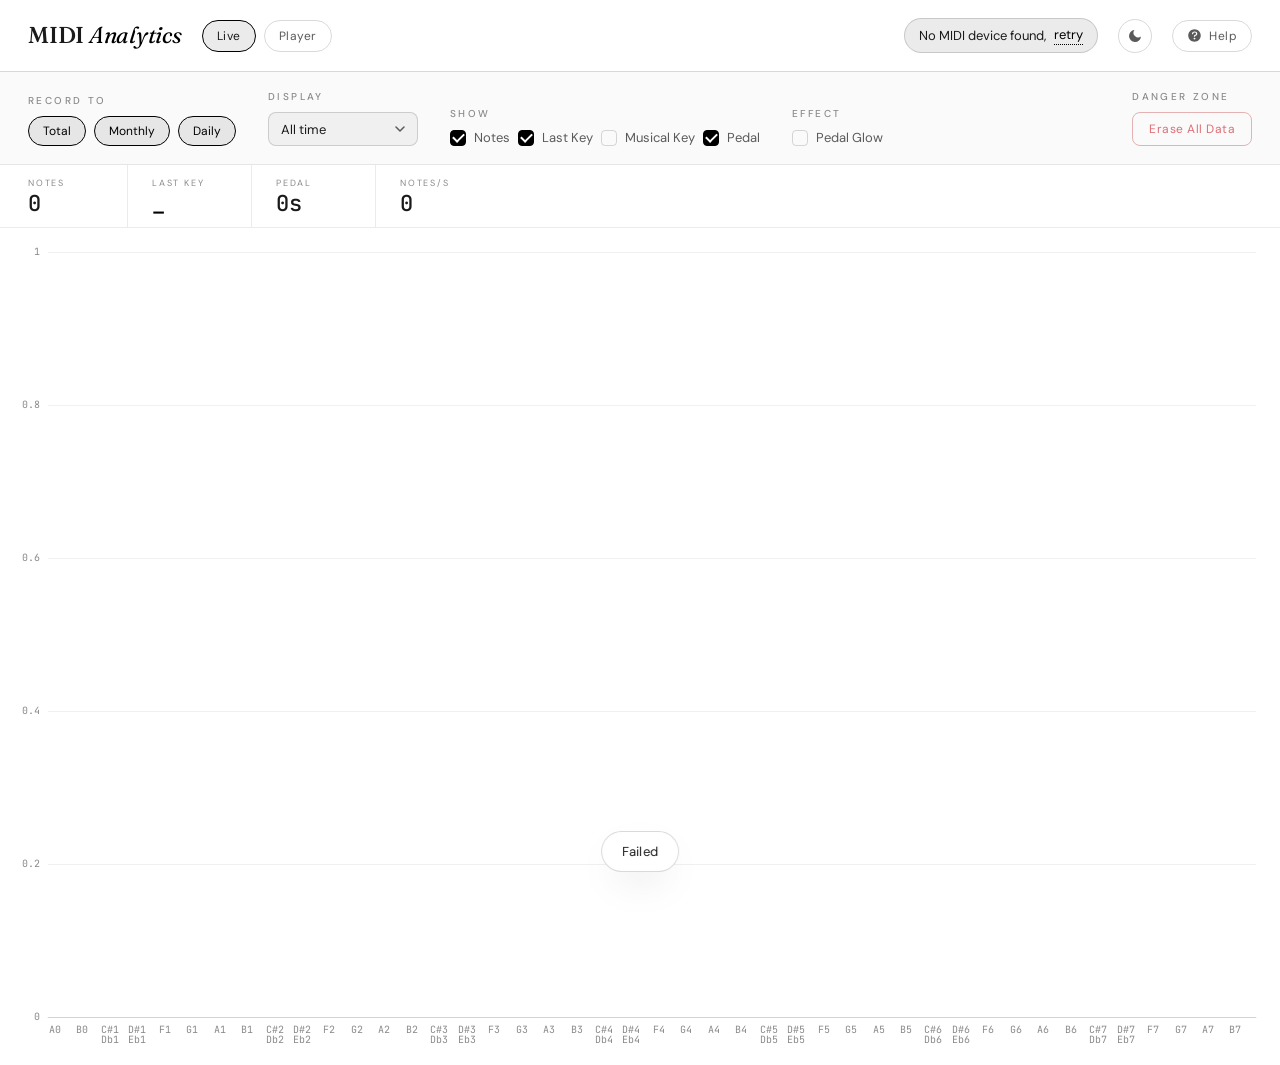
==== commit 94a28eca: "Add more pieces" ====
--- a/index.html
+++ b/index.html
@@ -27,7 +27,7 @@
         </div>
 
         <nav class="nav-links">
-            <a class="nav-link nav-link--active" href="/">Analytics</a>
+            <a class="nav-link nav-link--active" href="/">Live</a>
             <a class="nav-link" href="/player/">Player</a>
         </nav>
 
--- a/style.css
+++ b/style.css
@@ -25,6 +25,8 @@
     --tooltip-border: rgba(255, 255, 255, 0.2);
     --tooltip-text: #e8edf2;
     --tooltip-accent: #ffffff;
+    --toast-bg: rgba(22, 28, 35, 0.95);
+    --toast-shadow: 0 16px 40px -12px rgba(0, 0, 0, 0.8);
 
     /* pedal glow - dark mode */
     --glow-edge: rgba(150, 190, 230, 0.95);
@@ -60,6 +62,8 @@
     --tooltip-border: rgba(0, 0, 0, 0.15);
     --tooltip-text: #1a1a1a;
     --tooltip-accent: #000000;
+    --toast-bg: rgba(255, 255, 255, 0.96);
+    --toast-shadow: 0 16px 40px -16px rgba(0, 0, 0, 0.28);
 
     /* pedal glow - light mode */
     --glow-edge: rgba(80, 120, 170, 0.85);
@@ -388,6 +392,15 @@
     display: flex;
     align-items: center;
     gap: 8px;
+}
+
+.topbar__actions {
+    margin-left: auto;
+    display: flex;
+    align-items: center;
+    gap: 10px;
+    flex-wrap: wrap;
+    justify-content: flex-end;
 }
 
 .nav-link {
@@ -563,6 +576,10 @@
     min-width: 150px;
 }
 
+.select-wrap--nav {
+    min-width: 180px;
+}
+
 .select-wrap select {
     appearance: none;
     -webkit-appearance: none;
@@ -744,6 +761,16 @@
         flex-basis: 100%;
     }
 
+    .topbar__actions {
+        order: 2;
+        margin-left: 0;
+        width: 100%;
+    }
+
+    .select-wrap--nav {
+        width: min(100%, 220px);
+    }
+
     .help-btn {
         margin-left: auto;
     }
@@ -788,14 +815,14 @@
     left: 50%;
     transform: translate(-50%, 16px);
     padding: 11px 20px;
-    background: rgba(20, 20, 23, 0.95);
+    background: var(--toast-bg);
     border: 1px solid var(--line-strong);
     border-radius: 999px;
     color: var(--cream);
     font-family: var(--font-ui);
     font-size: 13px;
     letter-spacing: 0.01em;
-    box-shadow: 0 16px 40px -12px rgba(0, 0, 0, 0.8);
+    box-shadow: var(--toast-shadow);
     opacity: 0;
     pointer-events: none;
     transition: opacity .22s ease, transform .22s ease;
